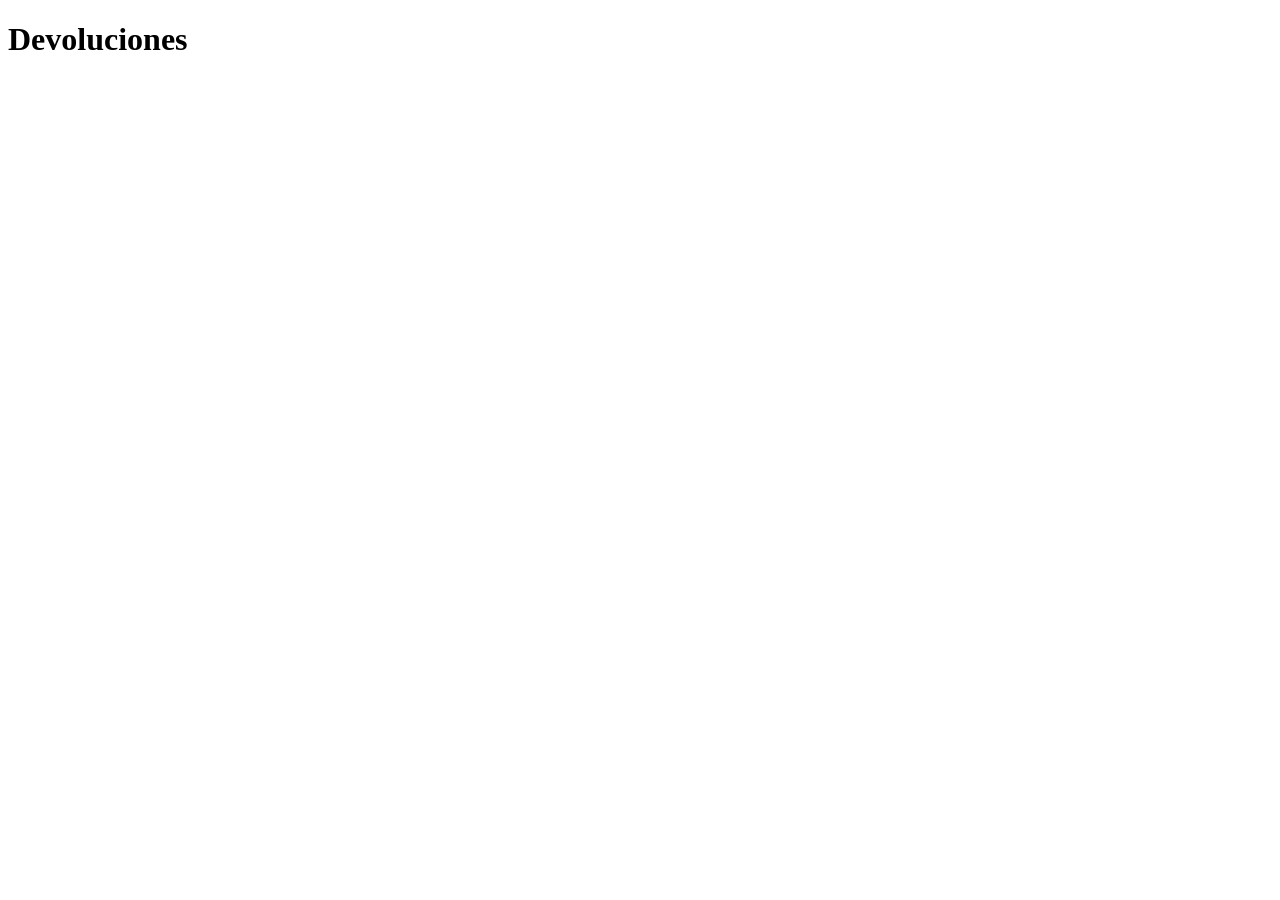
==== devoluciones.html @ f5fab6e5 "se agregaron todos los apartados de la pagina" ====
<!DOCTYPE html>
<html lang="en">
<head>
    <meta charset="UTF-8">
    <meta name="viewport" content="width=device-width, initial-scale=1.0">
    <link rel="stylesheet" href="css/devoluciones.css">
    <title>Document</title>
</head>
<body>
    <h1>Devoluciones</h1>
</body>
</html>
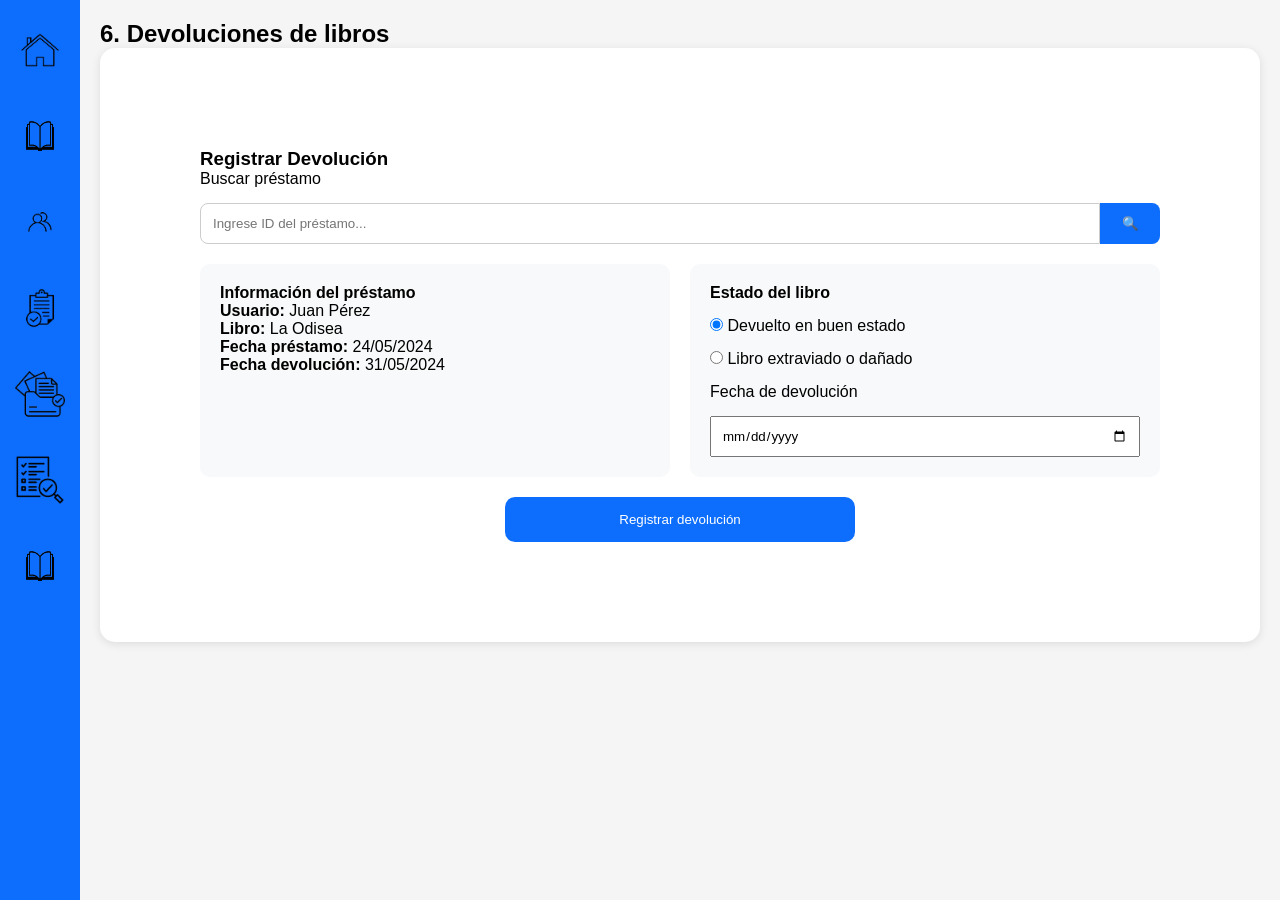
==== commit 67334ead: "se creo el apartado de devolucion y prestamos de libros" ====
--- a/devoluciones.html
+++ b/devoluciones.html
@@ -7,6 +7,85 @@
     <title>Document</title>
 </head>
 <body>
-    <h1>Devoluciones</h1>
+    <div class="contenedor">
+            <!-- Menú lateral -->
+        <aside class="sidebar">
+            <a href="inicio.html">
+                <img src="imagenes/casa-removebg-preview.png" alt="">
+            </a>
+            <a href="gestiondelibros.html">
+                <img src="imagenes/libro-removebg-preview.png" alt="">
+            </a>
+            <a href="gestiondeusuarios.html">
+                <img src="imagenes/personas-removebg-preview.png" alt="">
+            </a>
+            <a href="prestamolibros.html">
+                <img src="imagenes/prestamo-removebg-preview.png" alt="">
+            </a>
+                <a href="devoluciones.html">
+                <img src="imagenes/devolucion-removebg-preview.png" alt="">
+            </a>
+
+             <a href="reportes.html">
+                <img src="imagenes/reporte-removebg-preview.png" alt="">
+            </a>
+            
+            <a href="estraviado.html">
+                <img src="imagenes/libro-removebg-preview.png" alt="">
+            </a>
+        </aside>
+
+        <!-- Contenido -->
+    <main class="contenido">
+        <h2>6. Devoluciones de libros</h2>
+
+        <div class="card">
+            <h3>Registrar Devolución</h3>
+
+            <label>Buscar préstamo</label>
+            <div class="buscar">
+                <input type="text" placeholder="Ingrese ID del préstamo...">
+                <button>🔍</button>
+            </div>
+
+            <div class="info-grid">
+
+                <div class="info">
+                    <h4>Información del préstamo</h4>
+                    <p><strong>Usuario:</strong> Juan Pérez</p>
+                    <p><strong>Libro:</strong> La Odisea</p>
+                    <p><strong>Fecha préstamo:</strong> 24/05/2024</p>
+                    <p><strong>Fecha devolución:</strong> 31/05/2024</p>
+                </div>
+
+                <div class="estado">
+                    <h4>Estado del libro</h4>
+
+                    <label>
+                        <input type="radio" name="estado" checked>
+                        Devuelto en buen estado
+                    </label>
+
+                    <label>
+                        <input type="radio" name="estado">
+                        Libro extraviado o dañado
+                    </label>
+
+                    <label>Fecha de devolución</label>
+                    <input type="date">
+                </div>
+
+                </div>
+
+                    <button class="btn">
+                        Registrar devolución
+                    </button>
+
+                </div>
+            </div>
+
+        </main>
+
+    </div>
 </body>
 </html>
--- a/css/devoluciones.css
+++ b/css/devoluciones.css
@@ -0,0 +1,246 @@
+/* MENU */
+
+.sidebar{
+    width:100px;
+    background:linear-gradient(#0d6efd);
+    display:flex;
+    flex-direction:column;
+    align-items:center;
+    padding:20px;
+}
+
+.sidebar img{
+    width: 50px;
+    height: 50px;
+    font-size:35px;
+    margin:5px;
+    cursor:pointer;
+}
+
+.configuracion{
+    margin-top:auto;
+}
+
+*{
+    margin:0;
+    padding:0;
+    box-sizing:border-box;
+    font-family:Arial, sans-serif;
+}
+
+body{
+    background:#f5f5f5;
+}
+
+.contenedor{
+    display:flex;
+    min-height:100vh;
+}
+
+/* Sidebar */
+.sidebar{
+    width:80px;
+    background:#0d6efd;
+    display:flex;
+    flex-direction:column;
+    align-items:center;
+    padding:20px 0;
+    gap:20px;
+}
+
+.sidebar a{
+    color:white;
+    text-decoration:none;
+    font-size:24px;
+}
+
+/* Contenido */
+.contenido{
+    flex:1;
+    padding:20px;
+}
+
+.card{
+    background:white;
+    padding:100px;
+    border-radius:15px;
+    box-shadow:0 2px 10px rgba(0,0,0,.1);
+}
+
+.buscar{
+    display:flex;
+    margin:15px 0;
+}
+
+.buscar input{
+    flex:1;
+    padding:12px;
+    border:1px solid #ccc;
+    border-radius:8px 0 0 8px;
+}
+
+.buscar button{
+    width:60px;
+    border:none;
+    background:#0d6efd;
+    color:white;
+    border-radius:0 8px 8px 0;
+    cursor:pointer;
+}
+
+.info-grid{
+    display:grid;
+    grid-template-columns:1fr 1fr;
+    gap:20px;
+    margin:20px 0;
+}
+
+.info,
+.estado{
+    background:#f8f9fa;
+    padding:20px;
+    border-radius:10px;
+}
+
+.estado{
+    display:flex;
+    flex-direction:column;
+    gap:15px;
+}
+
+.estado input[type="date"]{
+    padding:10px;
+}
+
+.btn{
+    width:100%;
+    max-width:350px;
+    display:block;
+    margin:20px auto 0;
+    padding:15px;
+    background:#0d6efd;
+    color:white;
+    border:none;
+    border-radius:10px;
+    cursor:pointer;
+}
+
+/* TABLET */
+@media (max-width: 768px){
+
+    .contenedor{
+        flex-direction: column;
+    }
+
+    .sidebar{
+        width: 100%;
+        height: 70px;
+        flex-direction: row;
+        justify-content: center;
+        align-items: center;
+        gap: 25px;
+        padding: 10px;
+    }
+
+    .contenido{
+        width: 100%;
+    }
+
+    .info-grid{
+        grid-template-columns: 1fr;
+    }
+}
+
+/* CELULARES */
+@media (max-width: 480px){
+
+    .contenedor{
+        flex-direction: column;
+    }
+
+    /* Menú arriba */
+    .sidebar{
+        width: 100%;
+        height: auto;
+        flex-direction: row;
+        justify-content: space-around;
+        align-items: center;
+        padding: 10px 5px;
+        gap: 5px;
+        border-radius: 0;
+    }
+
+    .sidebar img{
+        width: 30px;
+        height: 30px;
+    }
+
+    .sidebar a{
+        font-size: 18px;
+    }
+
+    .contenido{
+        padding: 10px;
+    }
+
+    .card{
+        padding: 15px;
+    }
+
+    h2{
+        font-size: 22px;
+        text-align: center;
+    }
+
+    h3{
+        font-size: 20px;
+    }
+
+    /* Buscador */
+    .buscar{
+        flex-direction: column;
+        gap: 10px;
+    }
+
+    .buscar input,
+    .buscar button{
+        width: 100%;
+        border-radius: 8px;
+    }
+
+    .buscar button{
+        height: 45px;
+    }
+
+    /* Tarjetas */
+    .info-grid{
+        grid-template-columns: 1fr;
+        gap: 15px;
+    }
+
+    .info,
+    .estado{
+        width: 100%;
+        padding: 15px;
+    }
+
+    .info p{
+        font-size: 14px;
+    }
+
+    .estado label{
+        font-size: 14px;
+    }
+
+    .estado input[type="date"]{
+        width: 100%;
+    }
+
+    /* Botón */
+    .btn{
+        width: 100%;
+        max-width: 100%;
+        padding: 12px;
+        font-size: 15px;
+    }
+}
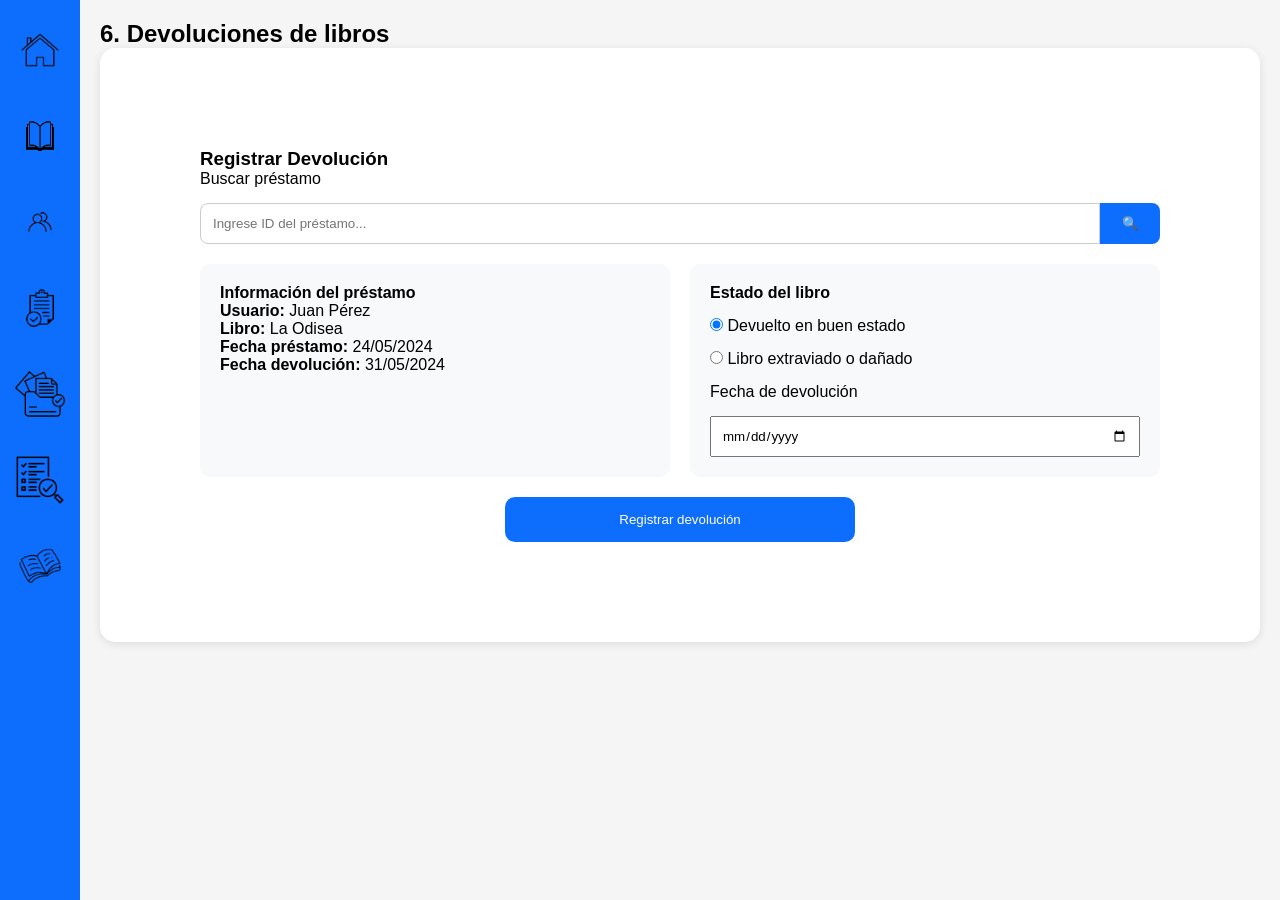
==== commit 6b9bc752: "Update devoluciones.html se cambio imagen" ====
--- a/devoluciones.html
+++ b/devoluciones.html
@@ -31,7 +31,7 @@
             </a>
             
             <a href="estraviado.html">
-                <img src="imagenes/libro-removebg-preview.png" alt="">
+                <img src="imagenes/libro-de-hechizos.png" alt="">
             </a>
         </aside>
 
@@ -88,4 +88,4 @@
 
     </div>
 </body>
-</html>+</html>
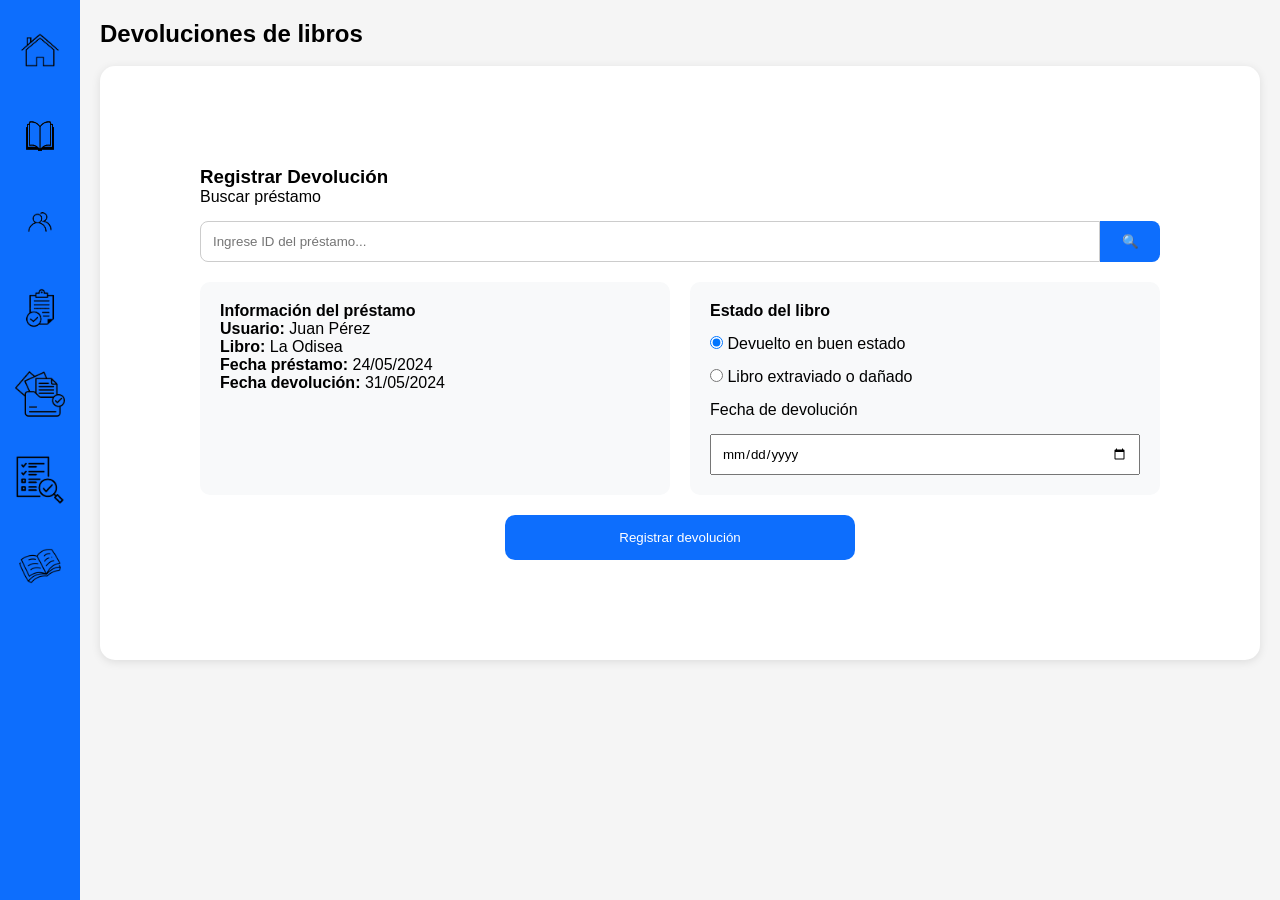
==== commit 7c8bd527: "Update devoluciones.html se arreglo el titulo" ====
--- a/devoluciones.html
+++ b/devoluciones.html
@@ -37,7 +37,8 @@
 
         <!-- Contenido -->
     <main class="contenido">
-        <h2>6. Devoluciones de libros</h2>
+        <h2> Devoluciones de libros</h2>
+        <br>
 
         <div class="card">
             <h3>Registrar Devolución</h3>
